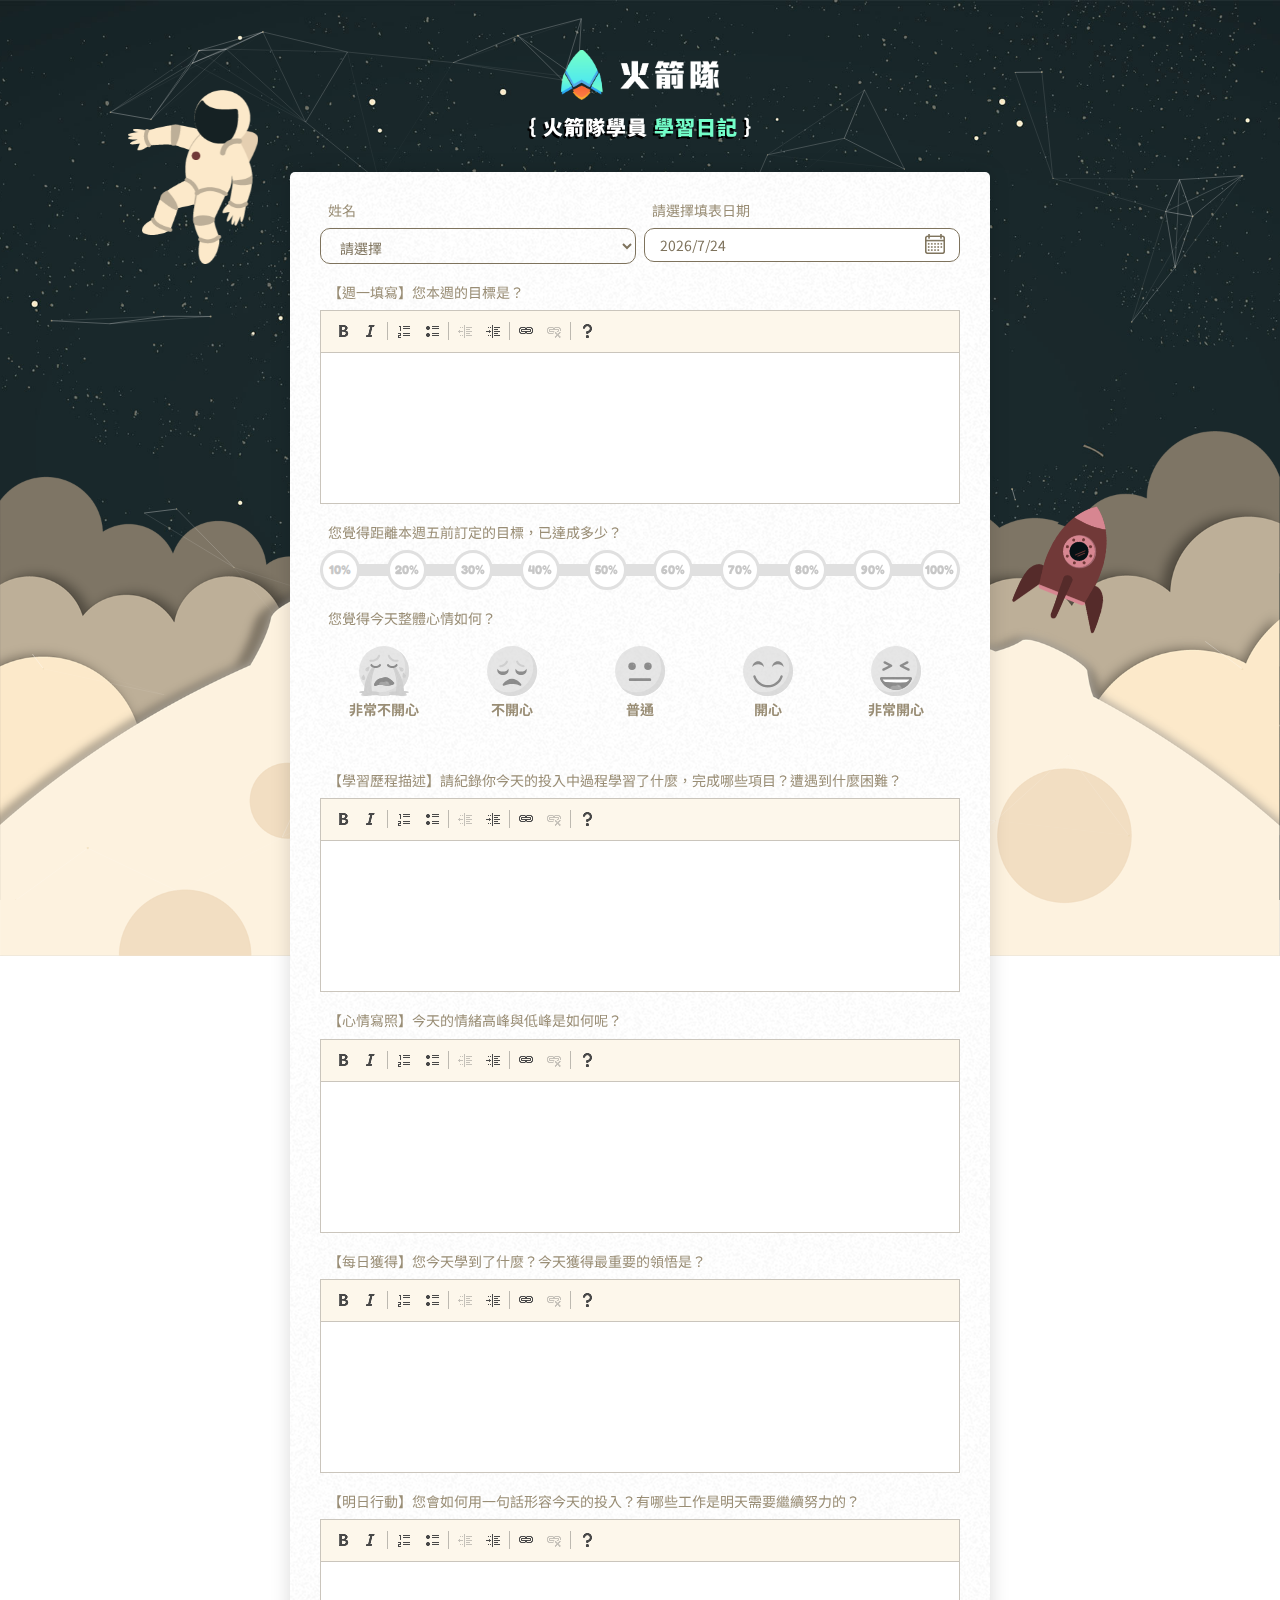
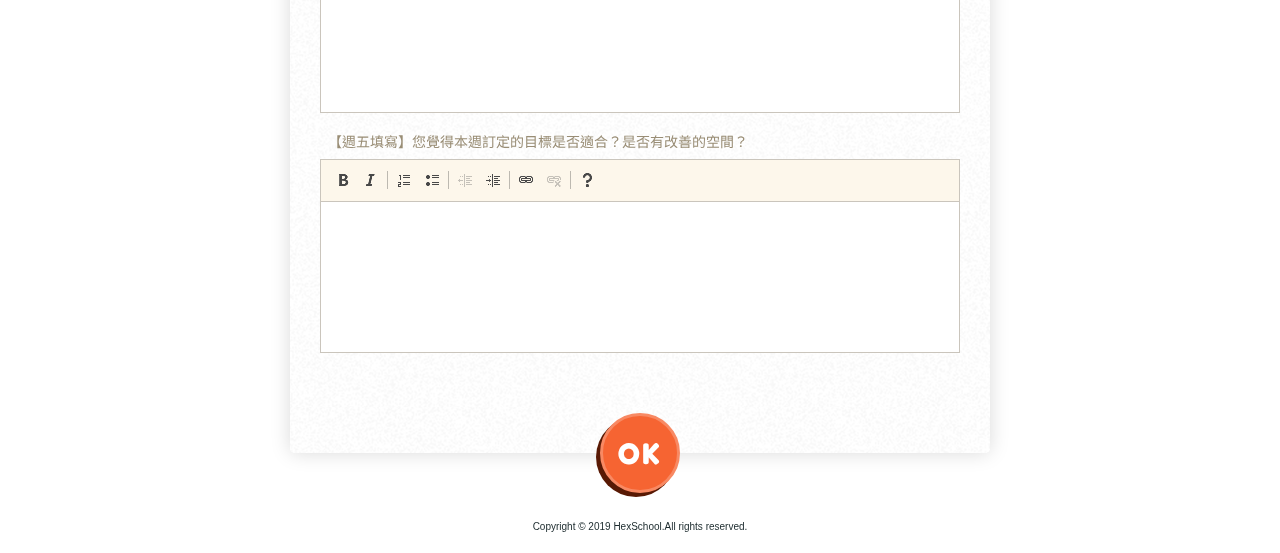
==== index.html @ 1657b87f "改首頁名稱" ====
<!DOCTYPE html>
<html lang="zh-TW">

<head>
    <meta charset="UTF-8">

    <title>火箭隊｜學員日記填寫表單</title>

    <!-- <meta content="width=device-width, initial-scale=1.0" name="viewport"> -->
    <meta name="viewport" content="width=device-width, initial-scale=1.0, maximum-scale=1.0, user-scalable=0" />
    <meta http-equiv="X-UA-Compatible" content="IE=edge,chrome=1">

    <meta property="og:title" content="六角學院｜火箭隊軟體工程師培訓營">
    <meta property="og:description" content="火箭隊軟體工程師培訓計畫｜與您一同搭造火箭，讓您的人生一飛沖天">
    <meta property="og:image" content="https://register.rocket-coding.com/img/fb.jpg">

    <meta property="fb:app_id" content="113926539963626">
    <meta property="og:site_name" content="六角學院｜火箭隊軟體工程師培訓營">
    <meta property="og:locale" content="zh_TW">
    <!-- <meta property="og:url" content="http://register.rocket-coding.com/"> -->
    <meta property="og:type" content="website">
    <link rel="icon" href="admin/img/favicon.png">

    <meta content="https://register.rocket-coding.com/img/fb.png" name="image">
    <meta content="火箭隊軟體工程師培訓計畫｜與您一同搭造火箭，讓您的人生一飛沖天" name="description">
    <meta content="六角學院" name="author">
    <link rel="stylesheet" href="admin/css/all.css">

</head>

<body>
    <!-- <div class="loader">
        <div class="loader_img">
            <img class="logo_img" src="admin/img/logo01.png" alt="">
            <img class="logo_word" src="admin/img/logo02.png" alt="">
        </div>
    </div> -->
    <div class="container">
        <div class="logo">
            <img src="admin/img/logo.png" alt="">
            <h1><span>｛ 火箭隊學員</span> 學習日記 <span> ｝</span></h1>
        </div>
        <div class="bgItme">
            <img class="man" src="admin/img/man.png" alt="">
            <!-- <img class="moon" src="admin/img/moon.png" alt=""> -->
            <img class="rocket" src="admin/img/rocket.png" alt="">
        </div>
        <div class="form">

            <form action="" method="post" target="hide_iframe">
                <div class="row">
                    <div class="col-6">
                        <div class="form__group">
                            <label for="">姓名</label>
                            <div class="select">
                                <select name="姓名" id="name">
                                    <option disabled selected hidden>請選擇</option>
                                    <option value="江宜蓁">宜蓁</option>
                                    <option value="Chita">Chita</option>
                                    <option value="Mike">Mike</option>
                                </select>
                            </div>
                        </div>
                    </div>
                    <div class="col-6">
                        <div class="form__group searchDate_box">
                            <label for="">請選擇填表日期</label>
                            <input id="searchDate" type="text" value="">
                        </div>
                    </div>
                </div>
                <div class="form__group targetBox">
                    <label for="">【週一填寫】您本週的目標是？</label>
                    <!-- <div class="target">1.完成什麼什麼什麼</div> -->
                    <textarea id="editor" name="" rows="3"></textarea>
                </div>
                <div class="form__group">
                    <label for="">您覺得距離本週五前訂定的目標，已達成多少？</label>
                    <div class="form__progress">
                        <div class="degree"><em></em></div>
                        <span>10%<input type="radio" name="ok" value="10"></span>
                        <span>20%<input type="radio" name="ok" value="20"></span>
                        <span>30%<input type="radio" name="ok" value="30"></span>
                        <span>40%<input type="radio" name="ok" value="40"></span>
                        <span>50%<input type="radio" name="ok" value="50"></span>
                        <span>60%<input type="radio" name="ok" value="60"></span>
                        <span>70%<input type="radio" name="ok" value="70"></span>
                        <span>80%<input type="radio" name="ok" value="80"></span>
                        <span>90%<input type="radio" name="ok" value="90"></span>
                        <span>100%<input type="radio" name="ok" value="100"></span>
                    </div>
                </div>
                <div class="form__group">
                    <label for="">您覺得今天整體心情如何？</label>
                    <div class="form__img">
                        <div class="form__group">
                            <input type="radio" name="mood" value="1">
                            <img src="admin/img/mood/01.svg">
                            <label for="mood">非常不開心</label>
                        </div>
                        <div class="form__group">
                            <input type="radio" name="mood" value="2">
                            <img src="admin/img/mood/02.svg" alt="">
                            <label for="mood">不開心</label>
                        </div>
                        <div class="form__group">
                            <input type="radio" name="mood" value="3">
                            <img src="admin/img/mood/03.svg" alt="">
                            <label for="mood">普通</label>
                        </div>
                        <div class="form__group">
                            <input type="radio" name="mood" value="4">
                            <img src="admin/img/mood/04.svg" alt="">
                            <label for="mood">開心</label>
                        </div>
                        <div class="form__group">
                            <input type="radio" name="mood" value="5">
                            <img src="admin/img/mood/05.svg" alt="">
                            <label for="mood">非常開心</label>
                        </div>
                    </div>
                </div>
                <div class="form__group">
                    <label for="">【學習歷程描述】請紀錄你今天的投入中過程學習了什麼，完成哪些項目？遭遇到什麼困難？</label>
                    <textarea id="process" name="" rows="3"></textarea>
                </div>
                <div class="form__group">
                    <label for="">【心情寫照】今天的情緒高峰與低峰是如何呢？</label>
                    <textarea id="sentiment" name="" rows="3"></textarea>
                </div>
                <div class="form__group">
                    <label for="">【每日獲得】您今天學到了什麼？今天獲得最重要的領悟是？</label>
                    <textarea id="comprehension" name="" rows="3"></textarea>
                </div>
                <div class="form__group">
                    <label for="">【明日行動】您會如何用一句話形容今天的投入？有哪些工作是明天需要繼續努力的？</label>
                    <textarea id="strive" name="" rows="3"></textarea>
                </div>
                <div class="form__group">
                    <label for="">【週五填寫】您覺得本週訂定的目標是否適合？是否有改善的空間？</label>
                    <textarea id="Friday" name="" rows="3"></textarea>
                </div>
                <button type="submit" class="form__btn">OK</button>
            </form>
            <iframe id="hide_iframe" name="hide_iframe" style="display:none;"></iframe>
        </div>
        <div id="particles-js"></div>
    </div>
    <footer>
        Copyright © 2019 HexSchool.All rights reserved.
    </footer>
    <!-- 機器人 -->
    <!-- <input type="hidden" name="hiddenToken" id="hiddenToken">
    <script src="https://www.google.com/recaptcha/api.js?render=6LdGz78UAAAAAD6K2raruEUQnSY11kcEsg2Ng-_X">
    </script>
    <script>
        grecaptcha.ready(function () {
            grecaptcha.execute('6LdGz78UAAAAAD6K2raruEUQnSY11kcEsg2Ng-_X', { action: 'social' }).then(function (token) {
                console.log(token);
                document.getElementById("hiddenToken").value = token;
                console.log(document.getElementById("hiddenToken"));
            });
        });
    </script> -->
</body>
<script type="text/javascript" src="admin/js/jquery-3.4.1.min.js"></script>
<script src="admin/js/particles.min.js"></script>
<script type="text/javascript" src="admin/js/datepicker.min.js"></script>
<script type="text/javascript" src="admin/js/datepicker.zh.js"></script>
<script src="admin/js/ckeditor.js"></script>
<script src="admin/js/sample.js"></script>
<script src="admin/js/star.js"></script>
<script src="admin/js/script.js?1081106_3"></script>
<script>
    initSample();
</script>

</html>
---- admin/css/all.css ----
@charset "UTF-8";
@import url("https://fonts.googleapis.com/css?family=Noto+Sans+TC&display=swap");
@import url(https://fonts.googleapis.com/css?family=Fredoka+One);
@-webkit-keyframes notice {
  0% {
    border: 1px solid #afa592; }
  50% {
    border: 1px solid red; }
  100% {
    border: 1px solid #afa592; } }
@keyframes notice {
  0% {
    border: 1px solid #afa592; }
  50% {
    border: 1px solid red; }
  100% {
    border: 1px solid #afa592; } }

.datepicker--cells {
  display: -webkit-flex;
  display: -ms-flexbox;
  display: -webkit-box;
  display: flex;
  -webkit-flex-wrap: wrap;
  -ms-flex-wrap: wrap;
  flex-wrap: wrap; }

.datepicker--cell {
  border-radius: 4px;
  -webkit-box-sizing: border-box;
  box-sizing: border-box;
  cursor: pointer;
  display: -webkit-flex;
  display: -ms-flexbox;
  display: -webkit-box;
  display: flex;
  position: relative;
  -webkit-align-items: center;
  -ms-flex-align: center;
  -webkit-box-align: center;
  align-items: center;
  -webkit-justify-content: center;
  -ms-flex-pack: center;
  -webkit-box-pack: center;
  justify-content: center;
  height: 32px;
  z-index: 1; }

.datepicker--cell.-focus- {
  background: #f0f0f0; }

.datepicker--cell.-current- {
  color: #4EB5E6; }

.datepicker--cell.-current-.-focus- {
  color: #4a4a4a; }

.datepicker--cell.-current-.-in-range- {
  color: #4EB5E6; }

.datepicker--cell.-in-range- {
  background: rgba(92, 196, 239, 0.1);
  color: #4a4a4a;
  border-radius: 0; }

.datepicker--cell.-in-range-.-focus- {
  background-color: rgba(92, 196, 239, 0.2); }

.datepicker--cell.-disabled- {
  cursor: default;
  color: #aeaeae; }

.datepicker--cell.-disabled-.-focus- {
  color: #aeaeae; }

.datepicker--cell.-disabled-.-in-range- {
  color: #a1a1a1; }

.datepicker--cell.-disabled-.-current-.-focus- {
  color: #aeaeae; }

.datepicker--cell.-range-from- {
  border: 1px solid rgba(92, 196, 239, 0.5);
  background-color: rgba(92, 196, 239, 0.1);
  border-radius: 4px 0 0 4px; }

.datepicker--cell.-range-to- {
  border: 1px solid rgba(92, 196, 239, 0.5);
  background-color: rgba(92, 196, 239, 0.1);
  border-radius: 0 4px 4px 0; }

.datepicker--cell.-selected-, .datepicker--cell.-selected-.-current- {
  color: #fff;
  background: #5cc4ef; }

.datepicker--cell.-range-from-.-range-to- {
  border-radius: 4px; }

.datepicker--cell.-selected- {
  border: none; }

.datepicker--cell.-selected-.-focus- {
  background: #45bced; }

.datepicker--cell:empty {
  cursor: default; }

.datepicker--days-names {
  display: -webkit-flex;
  display: -ms-flexbox;
  display: -webkit-box;
  display: flex;
  -webkit-flex-wrap: wrap;
  -ms-flex-wrap: wrap;
  flex-wrap: wrap;
  margin: 8px 0 3px; }

.datepicker--day-name {
  color: #FF9A19;
  display: -webkit-flex;
  display: -ms-flexbox;
  display: -webkit-box;
  display: flex;
  -webkit-align-items: center;
  -ms-flex-align: center;
  -webkit-box-align: center;
  align-items: center;
  -webkit-justify-content: center;
  -ms-flex-pack: center;
  -webkit-box-pack: center;
  justify-content: center;
  -webkit-flex: 1;
  -ms-flex: 1;
  -webkit-box-flex: 1;
  flex: 1;
  text-align: center;
  text-transform: uppercase;
  font-size: .8em; }

.-only-timepicker- .datepicker--content, .datepicker--body, .datepicker-inline .datepicker--pointer {
  display: none; }

.datepicker--cell-day {
  width: 14.28571%; }

.datepicker--cells-months {
  height: 170px; }

.datepicker--cell-month {
  width: 33.33%;
  height: 25%; }

.datepicker--cells-years, .datepicker--years {
  height: 170px; }

.datepicker--cell-year {
  width: 25%;
  height: 33.33%; }

.datepickers-container {
  position: absolute;
  left: 0;
  top: 0; }

@media print {
  .datepickers-container {
    display: none; } }

.datepicker {
  background: #fff;
  border: 1px solid #dbdbdb;
  -webkit-box-shadow: 0 4px 12px rgba(0, 0, 0, 0.15);
  box-shadow: 0 4px 12px rgba(0, 0, 0, 0.15);
  border-radius: 4px;
  -webkit-box-sizing: content-box;
  box-sizing: content-box;
  font-family: Tahoma,sans-serif;
  font-size: 14px;
  color: #4a4a4a;
  width: 250px;
  position: absolute;
  left: -100000px;
  opacity: 0;
  transition: opacity .3s ease,left 0s .3s,-webkit-transform .3s ease;
  -webkit-transition: opacity .3s ease,left 0s .3s,-webkit-transform .3s ease;
  -o-transition: opacity .3s ease,transform .3s ease,left 0s .3s;
  transition: opacity .3s ease,transform .3s ease,left 0s .3s;
  transition: opacity .3s ease,transform .3s ease,left 0s .3s,-webkit-transform .3s ease;
  z-index: 100; }

.datepicker.-from-top- {
  -webkit-transform: translateY(-8px);
  -ms-transform: translateY(-8px);
  transform: translateY(-8px); }

.datepicker.-from-right- {
  -webkit-transform: translateX(8px);
  -ms-transform: translateX(8px);
  transform: translateX(8px); }

.datepicker.-from-bottom- {
  -webkit-transform: translateY(8px);
  -ms-transform: translateY(8px);
  transform: translateY(8px); }

.datepicker.-from-left- {
  -webkit-transform: translateX(-8px);
  -ms-transform: translateX(-8px);
  transform: translateX(-8px); }

.datepicker.active {
  opacity: 1;
  -webkit-transform: translate(0);
  -ms-transform: translate(0);
  transform: translate(0);
  transition: opacity .3s ease,left 0s 0s,-webkit-transform .3s ease;
  -webkit-transition: opacity .3s ease,left 0s 0s,-webkit-transform .3s ease;
  -o-transition: opacity .3s ease,transform .3s ease,left 0s 0s;
  transition: opacity .3s ease,transform .3s ease,left 0s 0s;
  transition: opacity .3s ease,transform .3s ease,left 0s 0s,-webkit-transform .3s ease; }

.datepicker-inline .datepicker {
  border-color: #d7d7d7;
  -webkit-box-shadow: none;
  box-shadow: none;
  position: static;
  left: auto;
  right: auto;
  opacity: 1;
  -webkit-transform: none;
  -ms-transform: none;
  transform: none; }

.datepicker--content {
  -webkit-box-sizing: content-box;
  box-sizing: content-box;
  padding: 4px; }

.datepicker--pointer {
  position: absolute;
  background: #fff;
  border-top: 1px solid #dbdbdb;
  border-right: 1px solid #dbdbdb;
  width: 10px;
  height: 10px;
  z-index: -1; }

.datepicker--nav-action:hover, .datepicker--nav-title:hover {
  background: #f0f0f0; }

.-top-center- .datepicker--pointer, .-top-left- .datepicker--pointer, .-top-right- .datepicker--pointer {
  top: calc(100% - 4px);
  -webkit-transform: rotate(135deg);
  -ms-transform: rotate(135deg);
  transform: rotate(135deg); }

.-right-bottom- .datepicker--pointer, .-right-center- .datepicker--pointer, .-right-top- .datepicker--pointer {
  right: calc(100% - 4px);
  -webkit-transform: rotate(225deg);
  -ms-transform: rotate(225deg);
  transform: rotate(225deg); }

.-bottom-center- .datepicker--pointer, .-bottom-left- .datepicker--pointer, .-bottom-right- .datepicker--pointer {
  bottom: calc(100% - 4px);
  -webkit-transform: rotate(315deg);
  -ms-transform: rotate(315deg);
  transform: rotate(315deg); }

.-left-bottom- .datepicker--pointer, .-left-center- .datepicker--pointer, .-left-top- .datepicker--pointer {
  left: calc(100% - 4px);
  -webkit-transform: rotate(45deg);
  -ms-transform: rotate(45deg);
  transform: rotate(45deg); }

.-bottom-left- .datepicker--pointer, .-top-left- .datepicker--pointer {
  left: 10px; }

.-bottom-right- .datepicker--pointer, .-top-right- .datepicker--pointer {
  right: 10px; }

.-bottom-center- .datepicker--pointer, .-top-center- .datepicker--pointer {
  left: calc(50% - 10px / 2); }

.-left-top- .datepicker--pointer, .-right-top- .datepicker--pointer {
  top: 10px; }

.-left-bottom- .datepicker--pointer, .-right-bottom- .datepicker--pointer {
  bottom: 10px; }

.-left-center- .datepicker--pointer, .-right-center- .datepicker--pointer {
  top: calc(50% - 10px / 2); }

.datepicker--body.active {
  display: block; }

.datepicker--nav {
  display: -webkit-flex;
  display: -ms-flexbox;
  display: -webkit-box;
  display: flex;
  -webkit-justify-content: space-between;
  -ms-flex-pack: justify;
  -webkit-box-pack: justify;
  justify-content: space-between;
  border-bottom: 1px solid #efefef;
  min-height: 32px;
  padding: 4px; }

.-only-timepicker- .datepicker--nav {
  display: none; }

.datepicker--nav-action, .datepicker--nav-title {
  display: -webkit-flex;
  display: -ms-flexbox;
  display: -webkit-box;
  display: flex;
  cursor: pointer;
  -webkit-align-items: center;
  -ms-flex-align: center;
  -webkit-box-align: center;
  align-items: center;
  -webkit-justify-content: center;
  -ms-flex-pack: center;
  -webkit-box-pack: center;
  justify-content: center; }

.datepicker--nav-action {
  width: 32px;
  border-radius: 4px;
  -webkit-user-select: none;
  -moz-user-select: none;
  -ms-user-select: none;
  user-select: none; }

.datepicker--nav-action.-disabled- {
  visibility: hidden; }

.datepicker--nav-action svg {
  width: 32px;
  height: 32px; }

.datepicker--nav-action path {
  fill: none;
  stroke: #9c9c9c;
  stroke-width: 2px; }

.datepicker--nav-title {
  border-radius: 4px;
  padding: 0 8px; }

.datepicker--buttons, .datepicker--time {
  border-top: 1px solid #efefef;
  padding: 4px; }

.datepicker--nav-title i {
  font-style: normal;
  color: #9c9c9c;
  margin-left: 5px; }

.datepicker--nav-title.-disabled- {
  cursor: default;
  background: 0 0; }

.datepicker--buttons {
  display: -webkit-flex;
  display: -ms-flexbox;
  display: -webkit-box;
  display: flex; }

.datepicker--button {
  color: #4EB5E6;
  cursor: pointer;
  border-radius: 4px;
  -webkit-flex: 1;
  -ms-flex: 1;
  -webkit-box-flex: 1;
  flex: 1;
  display: -webkit-inline-flex;
  display: -ms-inline-flexbox;
  display: -webkit-inline-box;
  display: inline-flex;
  -webkit-justify-content: center;
  -ms-flex-pack: center;
  -webkit-box-pack: center;
  justify-content: center;
  -webkit-align-items: center;
  -ms-flex-align: center;
  -webkit-box-align: center;
  align-items: center;
  height: 32px; }

.datepicker--button:hover {
  color: #4a4a4a;
  background: #f0f0f0; }

.datepicker--time {
  display: -webkit-flex;
  display: -ms-flexbox;
  display: -webkit-box;
  display: flex;
  -webkit-align-items: center;
  -ms-flex-align: center;
  -webkit-box-align: center;
  align-items: center;
  position: relative; }

.datepicker--time.-am-pm- .datepicker--time-sliders {
  -webkit-flex: 0 1 138px;
  -ms-flex: 0 1 138px;
  -webkit-box-flex: 0;
  flex: 0 1 138px;
  max-width: 138px; }

.-only-timepicker- .datepicker--time {
  border-top: none; }

.datepicker--time-sliders {
  -webkit-flex: 0 1 153px;
  -ms-flex: 0 1 153px;
  -webkit-box-flex: 0;
  flex: 0 1 153px;
  margin-right: 10px;
  max-width: 153px; }

.datepicker--time-label {
  display: none;
  font-size: 12px; }

.datepicker--time-current {
  display: -webkit-flex;
  display: -ms-flexbox;
  display: -webkit-box;
  display: flex;
  -webkit-align-items: center;
  -ms-flex-align: center;
  -webkit-box-align: center;
  align-items: center;
  -webkit-flex: 1;
  -ms-flex: 1;
  -webkit-box-flex: 1;
  flex: 1;
  font-size: 14px;
  text-align: center;
  margin: 0 0 0 10px; }

.datepicker--time-current-colon {
  margin: 0 2px 3px;
  line-height: 1; }

.datepicker--time-current-hours, .datepicker--time-current-minutes {
  line-height: 1;
  font-size: 19px;
  font-family: "Century Gothic",CenturyGothic,AppleGothic,sans-serif;
  position: relative;
  z-index: 1; }

.datepicker--time-current-hours:after, .datepicker--time-current-minutes:after {
  content: '';
  background: #f0f0f0;
  border-radius: 4px;
  position: absolute;
  left: -2px;
  top: -3px;
  right: -2px;
  bottom: -2px;
  z-index: -1;
  opacity: 0; }

.datepicker--time-current-hours.-focus-:after, .datepicker--time-current-minutes.-focus-:after {
  opacity: 1; }

.datepicker--time-current-ampm {
  text-transform: uppercase;
  -webkit-align-self: flex-end;
  -ms-flex-item-align: end;
  align-self: flex-end;
  color: #9c9c9c;
  margin-left: 6px;
  font-size: 11px;
  margin-bottom: 1px; }

.datepicker--time-row {
  display: -webkit-flex;
  display: -ms-flexbox;
  display: -webkit-box;
  display: flex;
  -webkit-align-items: center;
  -ms-flex-align: center;
  -webkit-box-align: center;
  align-items: center;
  font-size: 11px;
  height: 17px;
  background: -webkit-gradient(linear, left top, right top, from(#dedede), to(#dedede)) left 50%/100% 1px no-repeat;
  background: -webkit-linear-gradient(left, #dedede, #dedede) left 50%/100% 1px no-repeat;
  background: -o-linear-gradient(left, #dedede, #dedede) left 50%/100% 1px no-repeat;
  background: linear-gradient(to right, #dedede, #dedede) left 50%/100% 1px no-repeat; }

.datepicker--time-row:first-child {
  margin-bottom: 4px; }

.datepicker--time-row input[type=range] {
  background: 0 0;
  cursor: pointer;
  -webkit-flex: 1;
  -ms-flex: 1;
  -webkit-box-flex: 1;
  flex: 1;
  height: 100%;
  padding: 0;
  margin: 0;
  -webkit-appearance: none; }

.datepicker--time-row input[type=range]::-ms-tooltip {
  display: none; }

.datepicker--time-row input[type=range]:hover::-webkit-slider-thumb {
  border-color: #b8b8b8; }

.datepicker--time-row input[type=range]:hover::-moz-range-thumb {
  border-color: #b8b8b8; }

.datepicker--time-row input[type=range]:hover::-ms-thumb {
  border-color: #b8b8b8; }

.datepicker--time-row input[type=range]:focus {
  outline: 0; }

.datepicker--time-row input[type=range]:focus::-webkit-slider-thumb {
  background: #5cc4ef;
  border-color: #5cc4ef; }

.datepicker--time-row input[type=range]:focus::-moz-range-thumb {
  background: #5cc4ef;
  border-color: #5cc4ef; }

.datepicker--time-row input[type=range]:focus::-ms-thumb {
  background: #5cc4ef;
  border-color: #5cc4ef; }

.datepicker--time-row input[type=range]::-webkit-slider-thumb {
  -webkit-appearance: none;
  -webkit-box-sizing: border-box;
  box-sizing: border-box;
  height: 12px;
  width: 12px;
  border-radius: 3px;
  border: 1px solid #dedede;
  background: #fff;
  cursor: pointer;
  -webkit-transition: background .2s;
  -o-transition: background .2s;
  transition: background .2s;
  margin-top: -6px; }

.datepicker--time-row input[type=range]::-moz-range-thumb {
  box-sizing: border-box;
  height: 12px;
  width: 12px;
  border-radius: 3px;
  border: 1px solid #dedede;
  background: #fff;
  cursor: pointer;
  -webkit-transition: background .2s;
  -o-transition: background .2s;
  transition: background .2s; }

.datepicker--time-row input[type=range]::-ms-thumb {
  box-sizing: border-box;
  height: 12px;
  width: 12px;
  border-radius: 3px;
  border: 1px solid #dedede;
  background: #fff;
  cursor: pointer;
  -webkit-transition: background .2s;
  -o-transition: background .2s;
  transition: background .2s; }

.datepicker--time-row input[type=range]::-webkit-slider-runnable-track {
  border: none;
  height: 1px;
  cursor: pointer;
  color: transparent;
  background: 0 0; }

.datepicker--time-row input[type=range]::-moz-range-track {
  border: none;
  height: 1px;
  cursor: pointer;
  color: transparent;
  background: 0 0; }

.datepicker--time-row input[type=range]::-ms-track {
  border: none;
  height: 1px;
  cursor: pointer;
  color: transparent;
  background: 0 0; }

.datepicker--time-row input[type=range]::-ms-fill-lower {
  background: 0 0; }

.datepicker--time-row input[type=range]::-ms-fill-upper {
  background: 0 0; }

.datepicker--time-row span {
  padding: 0 12px; }

.datepicker--time-icon {
  color: #9c9c9c;
  border: 1px solid;
  border-radius: 50%;
  font-size: 16px;
  position: relative;
  margin: 0 5px -1px 0;
  width: 1em;
  height: 1em; }

.datepicker--time-icon:after, .datepicker--time-icon:before {
  content: '';
  background: currentColor;
  position: absolute; }

.datepicker--time-icon:after {
  height: .4em;
  width: 1px;
  left: calc(50% - 1px);
  top: calc(50% + 1px);
  -webkit-transform: translateY(-100%);
  -ms-transform: translateY(-100%);
  transform: translateY(-100%); }

.datepicker--time-icon:before {
  width: .4em;
  height: 1px;
  top: calc(50% + 1px);
  left: calc(50% - 1px); }

.datepicker--cell-day.-other-month-, .datepicker--cell-year.-other-decade- {
  color: #dedede; }

.datepicker--cell-day.-other-month-:hover, .datepicker--cell-year.-other-decade-:hover {
  color: #c5c5c5; }

.-disabled-.-focus-.datepicker--cell-day.-other-month-, .-disabled-.-focus-.datepicker--cell-year.-other-decade- {
  color: #dedede; }

.-selected-.datepicker--cell-day.-other-month-, .-selected-.datepicker--cell-year.-other-decade- {
  color: #fff;
  background: #a2ddf6; }

.-selected-.-focus-.datepicker--cell-day.-other-month-, .-selected-.-focus-.datepicker--cell-year.-other-decade- {
  background: #8ad5f4; }

.-in-range-.datepicker--cell-day.-other-month-, .-in-range-.datepicker--cell-year.-other-decade- {
  background-color: rgba(92, 196, 239, 0.1);
  color: #ccc; }

.-in-range-.-focus-.datepicker--cell-day.-other-month-, .-in-range-.-focus-.datepicker--cell-year.-other-decade- {
  background-color: rgba(92, 196, 239, 0.2); }

.datepicker--cell-day.-other-month-:empty, .datepicker--cell-year.-other-decade-:empty {
  background: 0 0;
  border: none; }

/*! normalize.css v8.0.1 | MIT License | github.com/necolas/normalize.css */
/* Document
   ========================================================================== */
/**
 * 1. Correct the line height in all browsers.
 * 2. Prevent adjustments of font size after orientation changes in iOS.
 */
html {
  line-height: 1.15;
  /* 1 */
  -webkit-text-size-adjust: 100%;
  /* 2 */ }

/* Sections
   ========================================================================== */
/**
 * Remove the margin in all browsers.
 */
body {
  margin: 0; }

/**
 * Render the `main` element consistently in IE.
 */
main {
  display: block; }

/**
 * Correct the font size and margin on `h1` elements within `section` and
 * `article` contexts in Chrome, Firefox, and Safari.
 */
h1 {
  font-size: 2em;
  margin: 0.67em 0; }

/* Grouping content
   ========================================================================== */
/**
 * 1. Add the correct box sizing in Firefox.
 * 2. Show the overflow in Edge and IE.
 */
hr {
  -webkit-box-sizing: content-box;
  box-sizing: content-box;
  /* 1 */
  height: 0;
  /* 1 */
  overflow: visible;
  /* 2 */ }

/**
 * 1. Correct the inheritance and scaling of font size in all browsers.
 * 2. Correct the odd `em` font sizing in all browsers.
 */
pre {
  font-family: monospace, monospace;
  /* 1 */
  font-size: 1em;
  /* 2 */ }

/* Text-level semantics
   ========================================================================== */
/**
 * Remove the gray background on active links in IE 10.
 */
a {
  background-color: transparent; }

/**
 * 1. Remove the bottom border in Chrome 57-
 * 2. Add the correct text decoration in Chrome, Edge, IE, Opera, and Safari.
 */
abbr[title] {
  border-bottom: none;
  /* 1 */
  text-decoration: underline;
  /* 2 */
  -webkit-text-decoration: underline dotted;
  text-decoration: underline dotted;
  /* 2 */ }

/**
 * Add the correct font weight in Chrome, Edge, and Safari.
 */
b,
strong {
  font-weight: bolder; }

/**
 * 1. Correct the inheritance and scaling of font size in all browsers.
 * 2. Correct the odd `em` font sizing in all browsers.
 */
code,
kbd,
samp {
  font-family: monospace, monospace;
  /* 1 */
  font-size: 1em;
  /* 2 */ }

/**
 * Add the correct font size in all browsers.
 */
small {
  font-size: 80%; }

/**
 * Prevent `sub` and `sup` elements from affecting the line height in
 * all browsers.
 */
sub,
sup {
  font-size: 75%;
  line-height: 0;
  position: relative;
  vertical-align: baseline; }

sub {
  bottom: -0.25em; }

sup {
  top: -0.5em; }

/* Embedded content
   ========================================================================== */
/**
 * Remove the border on images inside links in IE 10.
 */
img {
  border-style: none; }

/* Forms
   ========================================================================== */
/**
 * 1. Change the font styles in all browsers.
 * 2. Remove the margin in Firefox and Safari.
 */
button,
input,
optgroup,
select,
textarea {
  font-family: inherit;
  /* 1 */
  font-size: 100%;
  /* 1 */
  line-height: 1.15;
  /* 1 */
  margin: 0;
  /* 2 */ }

/**
 * Show the overflow in IE.
 * 1. Show the overflow in Edge.
 */
button,
input {
  /* 1 */
  overflow: visible; }

/**
 * Remove the inheritance of text transform in Edge, Firefox, and IE.
 * 1. Remove the inheritance of text transform in Firefox.
 */
button,
select {
  /* 1 */
  text-transform: none; }

/**
 * Correct the inability to style clickable types in iOS and Safari.
 */
button,
[type="button"],
[type="reset"],
[type="submit"] {
  -webkit-appearance: button; }

/**
 * Remove the inner border and padding in Firefox.
 */
button::-moz-focus-inner,
[type="button"]::-moz-focus-inner,
[type="reset"]::-moz-focus-inner,
[type="submit"]::-moz-focus-inner {
  border-style: none;
  padding: 0; }

/**
 * Restore the focus styles unset by the previous rule.
 */
button:-moz-focusring,
[type="button"]:-moz-focusring,
[type="reset"]:-moz-focusring,
[type="submit"]:-moz-focusring {
  outline: 1px dotted ButtonText; }

/**
 * Correct the padding in Firefox.
 */
fieldset {
  padding: 0.35em 0.75em 0.625em; }

/**
 * 1. Correct the text wrapping in Edge and IE.
 * 2. Correct the color inheritance from `fieldset` elements in IE.
 * 3. Remove the padding so developers are not caught out when they zero out
 *    `fieldset` elements in all browsers.
 */
legend {
  -webkit-box-sizing: border-box;
  box-sizing: border-box;
  /* 1 */
  color: inherit;
  /* 2 */
  display: table;
  /* 1 */
  max-width: 100%;
  /* 1 */
  padding: 0;
  /* 3 */
  white-space: normal;
  /* 1 */ }

/**
 * Add the correct vertical alignment in Chrome, Firefox, and Opera.
 */
progress {
  vertical-align: baseline; }

/**
 * Remove the default vertical scrollbar in IE 10+.
 */
textarea {
  overflow: auto; }

/**
 * 1. Add the correct box sizing in IE 10.
 * 2. Remove the padding in IE 10.
 */
[type="checkbox"],
[type="radio"] {
  -webkit-box-sizing: border-box;
  box-sizing: border-box;
  /* 1 */
  padding: 0;
  /* 2 */ }

/**
 * Correct the cursor style of increment and decrement buttons in Chrome.
 */
[type="number"]::-webkit-inner-spin-button,
[type="number"]::-webkit-outer-spin-button {
  height: auto; }

/**
 * 1. Correct the odd appearance in Chrome and Safari.
 * 2. Correct the outline style in Safari.
 */
[type="search"] {
  -webkit-appearance: textfield;
  /* 1 */
  outline-offset: -2px;
  /* 2 */ }

/**
 * Remove the inner padding in Chrome and Safari on macOS.
 */
[type="search"]::-webkit-search-decoration {
  -webkit-appearance: none; }

/**
 * 1. Correct the inability to style clickable types in iOS and Safari.
 * 2. Change font properties to `inherit` in Safari.
 */
::-webkit-file-upload-button {
  -webkit-appearance: button;
  /* 1 */
  font: inherit;
  /* 2 */ }

/* Interactive
   ========================================================================== */
/*
 * Add the correct display in Edge, IE 10+, and Firefox.
 */
details {
  display: block; }

/*
 * Add the correct display in all browsers.
 */
summary {
  display: list-item; }

/* Misc
   ========================================================================== */
/**
 * Add the correct display in IE 10+.
 */
template {
  display: none; }

/**
 * Add the correct display in IE 10.
 */
[hidden] {
  display: none; }

.animated {
  -webkit-animation-duration: 1.8s;
  animation-duration: 1.8s;
  -webkit-animation-fill-mode: both;
  animation-fill-mode: both; }

@-webkit-keyframes loader {
  0% {
    opacity: 0;
    -webkit-filter: blur(5px);
    filter: blur(5px);
    -webkit-transform: scale(0);
    transform: scale(0); }
  100% {
    opacity: 1;
    -webkit-filter: blur(1);
    filter: blur(1);
    -webkit-transform: scale(1);
    transform: scale(1); } }

@keyframes loader {
  0% {
    opacity: 0;
    -webkit-filter: blur(5px);
    filter: blur(5px);
    -webkit-transform: scale(0);
    transform: scale(0); }
  100% {
    opacity: 1;
    -webkit-filter: blur(1);
    filter: blur(1);
    -webkit-transform: scale(1);
    transform: scale(1); } }

@-webkit-keyframes logo_rocket {
  0% {
    position: relative;
    top: 100px; }
  100% {
    top: 0; } }

@keyframes logo_rocket {
  0% {
    position: relative;
    top: 100px; }
  100% {
    top: 0; } }

@media (max-width: 500px) {
  @-webkit-keyframes logo_rocket {
    0% {
      position: relative;
      top: 50px; }
    100% {
      top: 0; } }
  @keyframes logo_rocket {
    0% {
      position: relative;
      top: 50px; }
    100% {
      top: 0; } } }

@-webkit-keyframes hide_loader {
  0% {
    opacity: 1;
    visibility: visible;
    display: -webkit-box;
    display: flex; }
  100% {
    opacity: 0;
    visibility: hidden;
    display: none; } }

@keyframes hide_loader {
  0% {
    opacity: 1;
    visibility: visible;
    display: -webkit-box;
    display: -ms-flexbox;
    display: flex; }
  100% {
    opacity: 0;
    visibility: hidden;
    display: none; } }

@-webkit-keyframes fire01 {
  0% {
    opacity: 0;
    -webkit-transform: rotate(0deg) scale(0.1);
    transform: rotate(0deg) scale(0.1); }
  0% {
    opacity: .6;
    -webkit-transform: rotate(100deg) scale(0.9);
    transform: rotate(100deg) scale(0.9); }
  100% {
    opacity: 5;
    -webkit-transform: rotate(-360deg) scale(0.5);
    transform: rotate(-360deg) scale(0.5); } }

@keyframes fire01 {
  0% {
    opacity: 0;
    -webkit-transform: rotate(0deg) scale(0.1);
    transform: rotate(0deg) scale(0.1); }
  0% {
    opacity: .6;
    -webkit-transform: rotate(100deg) scale(0.9);
    transform: rotate(100deg) scale(0.9); }
  100% {
    opacity: 5;
    -webkit-transform: rotate(-360deg) scale(0.5);
    transform: rotate(-360deg) scale(0.5); } }

@-webkit-keyframes fire02 {
  0% {
    opacity: 0;
    -webkit-transform: rotate(0deg) scale(0.1);
    transform: rotate(0deg) scale(0.1); }
  0% {
    opacity: .6;
    -webkit-transform: rotate(-100deg) scale(0.6);
    transform: rotate(-100deg) scale(0.6); }
  100% {
    opacity: 1;
    -webkit-transform: rotate(360deg) scale(0.9);
    transform: rotate(360deg) scale(0.9); } }

@keyframes fire02 {
  0% {
    opacity: 0;
    -webkit-transform: rotate(0deg) scale(0.1);
    transform: rotate(0deg) scale(0.1); }
  0% {
    opacity: .6;
    -webkit-transform: rotate(-100deg) scale(0.6);
    transform: rotate(-100deg) scale(0.6); }
  100% {
    opacity: 1;
    -webkit-transform: rotate(360deg) scale(0.9);
    transform: rotate(360deg) scale(0.9); } }

@-webkit-keyframes man_float {
  0% {
    top: 10%;
    left: 10%;
    -webkit-transform: rotate(0deg) scale(0.9);
    transform: rotate(0deg) scale(0.9); }
  50% {
    top: 12%;
    left: 16%;
    -webkit-transform: rotate(-200deg) scale(0.7);
    transform: rotate(-200deg) scale(0.7); }
  100% {
    top: 16%;
    left: 6%;
    -webkit-transform: rotate(-360deg) scale(0.6);
    transform: rotate(-360deg) scale(0.6); } }

@keyframes man_float {
  0% {
    top: 10%;
    left: 10%;
    -webkit-transform: rotate(0deg) scale(0.9);
    transform: rotate(0deg) scale(0.9); }
  50% {
    top: 12%;
    left: 16%;
    -webkit-transform: rotate(-200deg) scale(0.7);
    transform: rotate(-200deg) scale(0.7); }
  100% {
    top: 16%;
    left: 6%;
    -webkit-transform: rotate(-360deg) scale(0.6);
    transform: rotate(-360deg) scale(0.6); } }

@media (max-width: 991px) {
  @-webkit-keyframes man_float {
    0% {
      top: 0%;
      left: 0%;
      -webkit-transform: rotate(0deg) scale(0.9);
      transform: rotate(0deg) scale(0.9); }
    50% {
      top: 2%;
      left: 4%;
      -webkit-transform: rotate(-200deg) scale(0.7);
      transform: rotate(-200deg) scale(0.7); }
    100% {
      top: 5%;
      left: 1%;
      -webkit-transform: rotate(-360deg) scale(0.6);
      transform: rotate(-360deg) scale(0.6); } }
  @keyframes man_float {
    0% {
      top: 0%;
      left: 0%;
      -webkit-transform: rotate(0deg) scale(0.9);
      transform: rotate(0deg) scale(0.9); }
    50% {
      top: 2%;
      left: 4%;
      -webkit-transform: rotate(-200deg) scale(0.7);
      transform: rotate(-200deg) scale(0.7); }
    100% {
      top: 5%;
      left: 1%;
      -webkit-transform: rotate(-360deg) scale(0.6);
      transform: rotate(-360deg) scale(0.6); } } }

@media (max-width: 768px) {
  @-webkit-keyframes man_float {
    0% {
      top: 0%;
      left: 0%;
      -webkit-transform: rotate(0deg) scale(0.9);
      transform: rotate(0deg) scale(0.9); }
    50% {
      top: 2%;
      left: 8%;
      -webkit-transform: rotate(-200deg) scale(0.7);
      transform: rotate(-200deg) scale(0.7); }
    100% {
      top: 5%;
      left: 3%;
      -webkit-transform: rotate(-360deg) scale(0.6);
      transform: rotate(-360deg) scale(0.6); } }
  @keyframes man_float {
    0% {
      top: 0%;
      left: 0%;
      -webkit-transform: rotate(0deg) scale(0.9);
      transform: rotate(0deg) scale(0.9); }
    50% {
      top: 2%;
      left: 8%;
      -webkit-transform: rotate(-200deg) scale(0.7);
      transform: rotate(-200deg) scale(0.7); }
    100% {
      top: 5%;
      left: 3%;
      -webkit-transform: rotate(-360deg) scale(0.6);
      transform: rotate(-360deg) scale(0.6); } } }

@media (max-width: 500px) {
  @-webkit-keyframes man_float {
    0% {
      top: 1%;
      left: 2%;
      -webkit-transform: rotate(0deg) scale(0.9);
      transform: rotate(0deg) scale(0.9); }
    50% {
      top: 2%;
      left: 4%;
      -webkit-transform: rotate(-200deg) scale(0.7);
      transform: rotate(-200deg) scale(0.7); }
    100% {
      top: -3%;
      left: 2%;
      -webkit-transform: rotate(-360deg) scale(0.6);
      transform: rotate(-360deg) scale(0.6); } }
  @keyframes man_float {
    0% {
      top: 1%;
      left: 2%;
      -webkit-transform: rotate(0deg) scale(0.9);
      transform: rotate(0deg) scale(0.9); }
    50% {
      top: 2%;
      left: 4%;
      -webkit-transform: rotate(-200deg) scale(0.7);
      transform: rotate(-200deg) scale(0.7); }
    100% {
      top: -3%;
      left: 2%;
      -webkit-transform: rotate(-360deg) scale(0.6);
      transform: rotate(-360deg) scale(0.6); } } }

@-webkit-keyframes rocket_fly {
  0% {
    right: 13%;
    top: 58%;
    -webkit-transform: rotate(10deg) scale(0.9);
    transform: rotate(10deg) scale(0.9); }
  4% {
    right: 15%;
    top: 45%;
    -webkit-transform: rotate(13deg) scale(1);
    transform: rotate(13deg) scale(1); }
  12% {
    right: 0%;
    top: -25%;
    -webkit-transform: rotate(12deg) scale(1);
    transform: rotate(12deg) scale(1); }
  20% {
    -webkit-transform: rotate(-74deg) scale(1);
    transform: rotate(-74deg) scale(1);
    right: 13%;
    top: -25%; }
  21% {
    -webkit-transform: rotate(-141deg) scale(1);
    transform: rotate(-141deg) scale(1);
    right: 13%;
    top: -25%; }
  41% {
    -webkit-transform: rotate(-133deg) scale(1);
    transform: rotate(-133deg) scale(1);
    right: 60%;
    top: 20%; }
  54% {
    -webkit-transform: rotate(-112deg) scale(1);
    transform: rotate(-112deg) scale(1);
    right: 90%;
    top: 30%; }
  69% {
    -webkit-transform: rotate(-112deg) scale(1);
    transform: rotate(-112deg) scale(1);
    right: 120%;
    top: 32%; }
  73% {
    right: 100%;
    top: 50%;
    -webkit-transform: rotate(-247deg) scale(1);
    transform: rotate(-247deg) scale(1); }
  81% {
    right: 90%;
    top: 70%;
    -webkit-transform: rotate(-258deg) scale(1);
    transform: rotate(-258deg) scale(1); }
  90% {
    right: 80%;
    top: 80%;
    -webkit-transform: rotate(-325deg) scale(1);
    transform: rotate(-325deg) scale(1); }
  100% {
    right: 46%;
    top: 36%;
    -webkit-transform: rotate(-325deg) scale(0.8);
    transform: rotate(-325deg) scale(0.8); } }

@keyframes rocket_fly {
  0% {
    right: 13%;
    top: 58%;
    -webkit-transform: rotate(10deg) scale(0.9);
    transform: rotate(10deg) scale(0.9); }
  4% {
    right: 15%;
    top: 45%;
    -webkit-transform: rotate(13deg) scale(1);
    transform: rotate(13deg) scale(1); }
  12% {
    right: 0%;
    top: -25%;
    -webkit-transform: rotate(12deg) scale(1);
    transform: rotate(12deg) scale(1); }
  20% {
    -webkit-transform: rotate(-74deg) scale(1);
    transform: rotate(-74deg) scale(1);
    right: 13%;
    top: -25%; }
  21% {
    -webkit-transform: rotate(-141deg) scale(1);
    transform: rotate(-141deg) scale(1);
    right: 13%;
    top: -25%; }
  41% {
    -webkit-transform: rotate(-133deg) scale(1);
    transform: rotate(-133deg) scale(1);
    right: 60%;
    top: 20%; }
  54% {
    -webkit-transform: rotate(-112deg) scale(1);
    transform: rotate(-112deg) scale(1);
    right: 90%;
    top: 30%; }
  69% {
    -webkit-transform: rotate(-112deg) scale(1);
    transform: rotate(-112deg) scale(1);
    right: 120%;
    top: 32%; }
  73% {
    right: 100%;
    top: 50%;
    -webkit-transform: rotate(-247deg) scale(1);
    transform: rotate(-247deg) scale(1); }
  81% {
    right: 90%;
    top: 70%;
    -webkit-transform: rotate(-258deg) scale(1);
    transform: rotate(-258deg) scale(1); }
  90% {
    right: 80%;
    top: 80%;
    -webkit-transform: rotate(-325deg) scale(1);
    transform: rotate(-325deg) scale(1); }
  100% {
    right: 46%;
    top: 36%;
    -webkit-transform: rotate(-325deg) scale(0.8);
    transform: rotate(-325deg) scale(0.8); } }

@media (max-width: 991px) {
  @-webkit-keyframes rocket_fly {
    0% {
      right: 5%;
      top: 75%;
      -webkit-transform: rotate(10deg) scale(0.9);
      transform: rotate(10deg) scale(0.9); }
    4% {
      right: 7%;
      top: 45%;
      -webkit-transform: rotate(13deg) scale(1);
      transform: rotate(13deg) scale(1); }
    12% {
      right: 0%;
      top: -25%;
      -webkit-transform: rotate(12deg) scale(1);
      transform: rotate(12deg) scale(1); }
    20% {
      -webkit-transform: rotate(-74deg) scale(1);
      transform: rotate(-74deg) scale(1);
      right: 13%;
      top: -25%; }
    21% {
      -webkit-transform: rotate(-141deg) scale(1);
      transform: rotate(-141deg) scale(1);
      right: 13%;
      top: -25%; }
    41% {
      -webkit-transform: rotate(-133deg) scale(1);
      transform: rotate(-133deg) scale(1);
      right: 60%;
      top: 20%; }
    54% {
      -webkit-transform: rotate(-112deg) scale(1);
      transform: rotate(-112deg) scale(1);
      right: 90%;
      top: 30%; }
    69% {
      -webkit-transform: rotate(-112deg) scale(1);
      transform: rotate(-112deg) scale(1);
      right: 120%;
      top: 32%; }
    73% {
      right: 100%;
      top: 50%;
      -webkit-transform: rotate(-247deg) scale(1);
      transform: rotate(-247deg) scale(1); }
    81% {
      right: 90%;
      top: 70%;
      -webkit-transform: rotate(-258deg) scale(1);
      transform: rotate(-258deg) scale(1); }
    90% {
      right: 80%;
      top: 80%;
      -webkit-transform: rotate(-325deg) scale(1);
      transform: rotate(-325deg) scale(1); }
    100% {
      right: 46%;
      top: 38%;
      -webkit-transform: rotate(-325deg) scale(0.8);
      transform: rotate(-325deg) scale(0.8); } }
  @keyframes rocket_fly {
    0% {
      right: 5%;
      top: 75%;
      -webkit-transform: rotate(10deg) scale(0.9);
      transform: rotate(10deg) scale(0.9); }
    4% {
      right: 7%;
      top: 45%;
      -webkit-transform: rotate(13deg) scale(1);
      transform: rotate(13deg) scale(1); }
    12% {
      right: 0%;
      top: -25%;
      -webkit-transform: rotate(12deg) scale(1);
      transform: rotate(12deg) scale(1); }
    20% {
      -webkit-transform: rotate(-74deg) scale(1);
      transform: rotate(-74deg) scale(1);
      right: 13%;
      top: -25%; }
    21% {
      -webkit-transform: rotate(-141deg) scale(1);
      transform: rotate(-141deg) scale(1);
      right: 13%;
      top: -25%; }
    41% {
      -webkit-transform: rotate(-133deg) scale(1);
      transform: rotate(-133deg) scale(1);
      right: 60%;
      top: 20%; }
    54% {
      -webkit-transform: rotate(-112deg) scale(1);
      transform: rotate(-112deg) scale(1);
      right: 90%;
      top: 30%; }
    69% {
      -webkit-transform: rotate(-112deg) scale(1);
      transform: rotate(-112deg) scale(1);
      right: 120%;
      top: 32%; }
    73% {
      right: 100%;
      top: 50%;
      -webkit-transform: rotate(-247deg) scale(1);
      transform: rotate(-247deg) scale(1); }
    81% {
      right: 90%;
      top: 70%;
      -webkit-transform: rotate(-258deg) scale(1);
      transform: rotate(-258deg) scale(1); }
    90% {
      right: 80%;
      top: 80%;
      -webkit-transform: rotate(-325deg) scale(1);
      transform: rotate(-325deg) scale(1); }
    100% {
      right: 46%;
      top: 38%;
      -webkit-transform: rotate(-325deg) scale(0.8);
      transform: rotate(-325deg) scale(0.8); } } }

@media (max-width: 768px) {
  @-webkit-keyframes rocket_fly {
    0% {
      right: -20%;
      top: -30%;
      -webkit-transform: rotate(10deg) scale(0.9);
      transform: rotate(10deg) scale(0.9); }
    20% {
      -webkit-transform: rotate(-74deg) scale(1);
      transform: rotate(-74deg) scale(1);
      right: 13%;
      top: -25%; }
    21% {
      -webkit-transform: rotate(-141deg) scale(1);
      transform: rotate(-141deg) scale(1);
      right: 13%;
      top: -25%; }
    41% {
      -webkit-transform: rotate(-133deg) scale(1);
      transform: rotate(-133deg) scale(1);
      right: 60%;
      top: 20%; }
    54% {
      -webkit-transform: rotate(-112deg) scale(1);
      transform: rotate(-112deg) scale(1);
      right: 90%;
      top: 30%; }
    69% {
      -webkit-transform: rotate(-112deg) scale(1);
      transform: rotate(-112deg) scale(1);
      right: 120%;
      top: 32%; }
    73% {
      right: 100%;
      top: 50%;
      -webkit-transform: rotate(-247deg) scale(1);
      transform: rotate(-247deg) scale(1); }
    81% {
      right: 90%;
      top: 70%;
      -webkit-transform: rotate(-258deg) scale(1);
      transform: rotate(-258deg) scale(1); }
    90% {
      right: 80%;
      top: 80%;
      -webkit-transform: rotate(-325deg) scale(1);
      transform: rotate(-325deg) scale(1); }
    100% {
      right: 46%;
      top: 40%;
      -webkit-transform: rotate(-325deg) scale(1);
      transform: rotate(-325deg) scale(1); } }
  @keyframes rocket_fly {
    0% {
      right: -20%;
      top: -30%;
      -webkit-transform: rotate(10deg) scale(0.9);
      transform: rotate(10deg) scale(0.9); }
    20% {
      -webkit-transform: rotate(-74deg) scale(1);
      transform: rotate(-74deg) scale(1);
      right: 13%;
      top: -25%; }
    21% {
      -webkit-transform: rotate(-141deg) scale(1);
      transform: rotate(-141deg) scale(1);
      right: 13%;
      top: -25%; }
    41% {
      -webkit-transform: rotate(-133deg) scale(1);
      transform: rotate(-133deg) scale(1);
      right: 60%;
      top: 20%; }
    54% {
      -webkit-transform: rotate(-112deg) scale(1);
      transform: rotate(-112deg) scale(1);
      right: 90%;
      top: 30%; }
    69% {
      -webkit-transform: rotate(-112deg) scale(1);
      transform: rotate(-112deg) scale(1);
      right: 120%;
      top: 32%; }
    73% {
      right: 100%;
      top: 50%;
      -webkit-transform: rotate(-247deg) scale(1);
      transform: rotate(-247deg) scale(1); }
    81% {
      right: 90%;
      top: 70%;
      -webkit-transform: rotate(-258deg) scale(1);
      transform: rotate(-258deg) scale(1); }
    90% {
      right: 80%;
      top: 80%;
      -webkit-transform: rotate(-325deg) scale(1);
      transform: rotate(-325deg) scale(1); }
    100% {
      right: 46%;
      top: 40%;
      -webkit-transform: rotate(-325deg) scale(1);
      transform: rotate(-325deg) scale(1); } } }

@media (max-width: 500px) {
  @-webkit-keyframes rocket_fly {
    0% {
      right: -20%;
      top: -30%;
      -webkit-transform: rotate(10deg) scale(0.9);
      transform: rotate(10deg) scale(0.9); }
    20% {
      -webkit-transform: rotate(-74deg) scale(1);
      transform: rotate(-74deg) scale(1);
      right: 13%;
      top: -25%; }
    21% {
      -webkit-transform: rotate(-141deg) scale(1);
      transform: rotate(-141deg) scale(1);
      right: 13%;
      top: -25%; }
    41% {
      -webkit-transform: rotate(-133deg) scale(1);
      transform: rotate(-133deg) scale(1);
      right: 60%;
      top: 20%; }
    54% {
      -webkit-transform: rotate(-112deg) scale(1);
      transform: rotate(-112deg) scale(1);
      right: 90%;
      top: 30%; }
    69% {
      -webkit-transform: rotate(-112deg) scale(1);
      transform: rotate(-112deg) scale(1);
      right: 120%;
      top: 32%; }
    73% {
      right: 100%;
      top: 50%;
      -webkit-transform: rotate(-247deg) scale(1);
      transform: rotate(-247deg) scale(1); }
    81% {
      right: 90%;
      top: 70%;
      -webkit-transform: rotate(-258deg) scale(1);
      transform: rotate(-258deg) scale(1); }
    90% {
      right: 80%;
      top: 80%;
      -webkit-transform: rotate(-325deg) scale(1);
      transform: rotate(-325deg) scale(1); }
    100% {
      right: 44%;
      top: 35%;
      -webkit-transform: rotate(-325deg) scale(1);
      transform: rotate(-325deg) scale(1); } }
  @keyframes rocket_fly {
    0% {
      right: -20%;
      top: -30%;
      -webkit-transform: rotate(10deg) scale(0.9);
      transform: rotate(10deg) scale(0.9); }
    20% {
      -webkit-transform: rotate(-74deg) scale(1);
      transform: rotate(-74deg) scale(1);
      right: 13%;
      top: -25%; }
    21% {
      -webkit-transform: rotate(-141deg) scale(1);
      transform: rotate(-141deg) scale(1);
      right: 13%;
      top: -25%; }
    41% {
      -webkit-transform: rotate(-133deg) scale(1);
      transform: rotate(-133deg) scale(1);
      right: 60%;
      top: 20%; }
    54% {
      -webkit-transform: rotate(-112deg) scale(1);
      transform: rotate(-112deg) scale(1);
      right: 90%;
      top: 30%; }
    69% {
      -webkit-transform: rotate(-112deg) scale(1);
      transform: rotate(-112deg) scale(1);
      right: 120%;
      top: 32%; }
    73% {
      right: 100%;
      top: 50%;
      -webkit-transform: rotate(-247deg) scale(1);
      transform: rotate(-247deg) scale(1); }
    81% {
      right: 90%;
      top: 70%;
      -webkit-transform: rotate(-258deg) scale(1);
      transform: rotate(-258deg) scale(1); }
    90% {
      right: 80%;
      top: 80%;
      -webkit-transform: rotate(-325deg) scale(1);
      transform: rotate(-325deg) scale(1); }
    100% {
      right: 44%;
      top: 35%;
      -webkit-transform: rotate(-325deg) scale(1);
      transform: rotate(-325deg) scale(1); } } }

.tada {
  -webkit-animation-name: tada;
  animation-name: tada; }

@-webkit-keyframes tada {
  from {
    -webkit-transform: scale3d(1, 1, 1);
    transform: scale3d(1, 1, 1); }
  10%,
  20% {
    -webkit-transform: scale3d(0.9, 0.9, 0.9) rotate3d(0, 0, 1, -3deg);
    transform: scale3d(0.9, 0.9, 0.9) rotate3d(0, 0, 1, -3deg); }
  30%,
  50%,
  70%,
  90% {
    -webkit-transform: scale3d(1.1, 1.1, 1.1) rotate3d(0, 0, 1, 3deg);
    transform: scale3d(1.1, 1.1, 1.1) rotate3d(0, 0, 1, 3deg); }
  40%,
  60%,
  80% {
    -webkit-transform: scale3d(1.1, 1.1, 1.1) rotate3d(0, 0, 1, -3deg);
    transform: scale3d(1.1, 1.1, 1.1) rotate3d(0, 0, 1, -3deg); }
  to {
    -webkit-transform: scale3d(1, 1, 1);
    transform: scale3d(1, 1, 1); } }

@keyframes tada {
  from {
    -webkit-transform: scale3d(1, 1, 1);
    transform: scale3d(1, 1, 1); }
  10%,
  20% {
    -webkit-transform: scale3d(0.9, 0.9, 0.9) rotate3d(0, 0, 1, -3deg);
    transform: scale3d(0.9, 0.9, 0.9) rotate3d(0, 0, 1, -3deg); }
  30%,
  50%,
  70%,
  90% {
    -webkit-transform: scale3d(1.1, 1.1, 1.1) rotate3d(0, 0, 1, 3deg);
    transform: scale3d(1.1, 1.1, 1.1) rotate3d(0, 0, 1, 3deg); }
  40%,
  60%,
  80% {
    -webkit-transform: scale3d(1.1, 1.1, 1.1) rotate3d(0, 0, 1, -3deg);
    transform: scale3d(1.1, 1.1, 1.1) rotate3d(0, 0, 1, -3deg); }
  to {
    -webkit-transform: scale3d(1, 1, 1);
    transform: scale3d(1, 1, 1); } }

.bounceIn {
  -webkit-animation-duration: 0.75s;
  animation-duration: 0.75s;
  -webkit-animation-name: bounceIn;
  animation-name: bounceIn; }

@-webkit-keyframes bounceIn {
  from,
  20%,
  40%,
  60%,
  80%,
  to {
    -webkit-animation-timing-function: cubic-bezier(0.215, 0.61, 0.355, 1);
    animation-timing-function: cubic-bezier(0.215, 0.61, 0.355, 1); }
  0% {
    opacity: 0;
    -webkit-transform: scale3d(0.3, 0.3, 0.3);
    transform: scale3d(0.3, 0.3, 0.3); }
  20% {
    -webkit-transform: scale3d(1.1, 1.1, 1.1);
    transform: scale3d(1.1, 1.1, 1.1); }
  40% {
    -webkit-transform: scale3d(0.9, 0.9, 0.9);
    transform: scale3d(0.9, 0.9, 0.9); }
  60% {
    opacity: 1;
    -webkit-transform: scale3d(1.03, 1.03, 1.03);
    transform: scale3d(1.03, 1.03, 1.03); }
  80% {
    -webkit-transform: scale3d(0.97, 0.97, 0.97);
    transform: scale3d(0.97, 0.97, 0.97); }
  to {
    opacity: 1;
    -webkit-transform: scale3d(1, 1, 1);
    transform: scale3d(1, 1, 1); } }

@keyframes bounceIn {
  from,
  20%,
  40%,
  60%,
  80%,
  to {
    -webkit-animation-timing-function: cubic-bezier(0.215, 0.61, 0.355, 1);
    animation-timing-function: cubic-bezier(0.215, 0.61, 0.355, 1); }
  0% {
    opacity: 0;
    -webkit-transform: scale3d(0.3, 0.3, 0.3);
    transform: scale3d(0.3, 0.3, 0.3); }
  20% {
    -webkit-transform: scale3d(1.1, 1.1, 1.1);
    transform: scale3d(1.1, 1.1, 1.1); }
  40% {
    -webkit-transform: scale3d(0.9, 0.9, 0.9);
    transform: scale3d(0.9, 0.9, 0.9); }
  60% {
    opacity: 1;
    -webkit-transform: scale3d(1.03, 1.03, 1.03);
    transform: scale3d(1.03, 1.03, 1.03); }
  80% {
    -webkit-transform: scale3d(0.97, 0.97, 0.97);
    transform: scale3d(0.97, 0.97, 0.97); }
  to {
    opacity: 1;
    -webkit-transform: scale3d(1, 1, 1);
    transform: scale3d(1, 1, 1); } }

.form {
  position: relative;
  z-index: 2;
  background-image: url(../img/bg_paper.png);
  width: 700px;
  max-width: 92%;
  border-radius: 5px;
  padding: 30px 30px 0px 30px;
  text-align: left;
  -webkit-box-shadow: 0 0 20px rgba(0, 0, 0, 0.15);
  box-shadow: 0 0 20px rgba(0, 0, 0, 0.15); }
  .form label {
    color: #998d75;
    font-size: 14px;
    margin-bottom: 10px;
    margin-left: 8px;
    margin-right: 8px;
    display: inline-block; }
  .form input {
    border-radius: 10px;
    border: 1px solid #7E735D;
    padding: 8px 15px;
    width: 100%;
    max-width: 100%;
    min-width: 100%;
    color: #7E735D; }
    .form input:focus {
      border-radius: 10px;
      border: 1px solid #52ACEA;
      outline: none; }
  .form textarea {
    border-radius: 10px;
    border: 1px solid #7E735D;
    padding: 8px 15px;
    width: 100%;
    max-width: 100%;
    min-width: 100%;
    color: #7E735D; }
    .form textarea:focus {
      border-radius: 10px;
      border: 1px solid #52ACEA;
      outline: none; }
  .form select {
    border-radius: 10px;
    border: 1px solid #7E735D;
    padding: 8px 15px;
    width: 100%;
    max-width: 100%;
    min-width: 100%;
    color: #7E735D;
    border: 0px;
    border-radius: 10px;
    outline: none;
    height: 34px;
    background: transparent; }
    .form select:focus {
      border-radius: 10px;
      border: 1px solid #52ACEA;
      outline: none; }
  .form .select {
    border-radius: 10px;
    border: 1px solid #7E735D;
    padding: 8px 15px;
    width: 100%;
    max-width: 100%;
    min-width: 100%;
    color: #7E735D;
    padding: 0; }
    .form .select:focus {
      border-radius: 10px;
      border: 1px solid #52ACEA;
      outline: none; }
  .form__progress {
    position: relative;
    display: -webkit-box;
    display: -ms-flexbox;
    display: flex;
    -webkit-box-pack: justify;
    -ms-flex-pack: justify;
    justify-content: space-between;
    -webkit-box-align: center;
    -ms-flex-align: center;
    align-items: center;
    -webkit-transition: .3s ease;
    -o-transition: .3s ease;
    transition: .3s ease; }
    .form__progress .degree {
      content: '';
      position: absolute;
      background: #e0e0e0;
      height: 30%;
      width: 100%;
      left: 0;
      top: 35%;
      border-radius: 10px;
      z-index: 0; }
      .form__progress .degree em {
        position: absolute;
        width: 0;
        left: 0;
        top: 35%;
        height: 30%;
        background: #F66432;
        border-radius: 10px;
        -webkit-transition: .3s ease;
        -o-transition: .3s ease;
        transition: .3s ease; }
    .form__progress span {
      font-family: "Fredoka One", cursive;
      color: #c7c7c7;
      position: relative;
      font-weight: bold;
      cursor: pointer;
      z-index: 1;
      display: -webkit-box;
      display: -ms-flexbox;
      display: flex;
      height: 40px;
      width: 40px;
      border-radius: 100%;
      border: 3px solid #e0e0e0;
      background: #fff;
      -webkit-box-align: center;
      -ms-flex-align: center;
      align-items: center;
      -webkit-box-pack: center;
      -ms-flex-pack: center;
      justify-content: center;
      font-size: 12.6px;
      -webkit-transition: .3s ease;
      -o-transition: .3s ease;
      transition: .3s ease; }
      .form__progress span.active {
        background: #F66432;
        color: #fff; }
      .form__progress span input {
        position: absolute;
        top: 0;
        width: 100%;
        height: 100%;
        cursor: pointer;
        z-index: 9;
        border: 0;
        -webkit-appearance: none;
        -webkit-transition: .3s ease;
        -o-transition: .3s ease;
        transition: .3s ease;
        background: transparent !important;
        border-radius: 100%; }
        .form__progress span input:checked {
          -webkit-transition: .3s ease;
          -o-transition: .3s ease;
          transition: .3s ease; }
        .form__progress span input:focus {
          border: 0;
          background: transparent !important; }
  .form__btn {
    font-family: "Fredoka One", cursive;
    letter-spacing: 2px;
    position: relative;
    top: 40px;
    cursor: pointer;
    background: #F66432;
    width: 80px;
    height: 80px;
    border-radius: 100%;
    display: -webkit-box;
    display: -ms-flexbox;
    display: flex;
    -webkit-box-align: center;
    -ms-flex-align: center;
    align-items: center;
    -webkit-box-pack: center;
    -ms-flex-pack: center;
    justify-content: center;
    font-size: 30px;
    color: #fff;
    margin: 0 auto;
    font-weight: bold;
    -webkit-box-shadow: -4px 4px 0 #581904;
    box-shadow: -4px 4px 0 #581904;
    border: 3px solid #f88963;
    -webkit-transition: .3s ease;
    -o-transition: .3s ease;
    transition: .3s ease; }
    .form__btn:hover {
      -webkit-box-shadow: -3px 3px 0 #581904;
      box-shadow: -3px 3px 0 #581904;
      -webkit-transform: translateX(-1px) translateY(1px);
      -ms-transform: translateX(-1px) translateY(1px);
      transform: translateX(-1px) translateY(1px); }
    .form__btn:active {
      -webkit-box-shadow: none;
      box-shadow: none;
      -webkit-transform: translateX(-3px) translateY(3px);
      -ms-transform: translateX(-3px) translateY(3px);
      transform: translateX(-3px) translateY(3px);
      -webkit-box-shadow: 0 0 3px rgba(0, 0, 0, 0.15);
      box-shadow: 0 0 3px rgba(0, 0, 0, 0.15);
      color: #fff8f5; }
  .form__group {
    margin-bottom: 20px; }
    .form__group .target {
      background: #1a292c;
      padding: 20px;
      color: #fff;
      border-radius: 7px; }
    .form__group--warning:after {
      content: '請輸入內容';
      color: #F66432;
      font-size: 12.6px;
      padding-left: 8px;
      font-weight: bold; }
    .form__group--warning input {
      border: 1px solid #F66432; }
  .form .searchDate_box {
    position: relative; }
    .form .searchDate_box input {
      cursor: pointer; }
    .form .searchDate_box::before {
      content: '';
      position: absolute;
      right: 15px;
      bottom: 8px;
      height: 20px;
      width: 20px;
      background: url(../img/calendar.png);
      background-size: 20px;
      pointer-events: none; }
  .form__img {
    display: -webkit-box;
    display: -ms-flexbox;
    display: flex;
    -webkit-box-pack: justify;
    -ms-flex-pack: justify;
    justify-content: space-between; }
    .form__img:nth-child(1) {
      padding-right: 1%; }
    @media (max-width: 500px) {
      .form__img {
        -webkit-box-pack: justify;
        -ms-flex-pack: justify;
        justify-content: space-between; }
        .form__img:nth-child(2) {
          margin-bottom: -30px; } }
    .form__img img {
      width: 50px;
      margin-bottom: 5px;
      opacity: .6;
      -webkit-filter: grayscale(1);
      filter: grayscale(1); }
      @media (max-width: 500px) {
        .form__img img {
          width: 30px; } }
    .form__img .form__group {
      position: relative;
      width: 49%;
      display: -webkit-box;
      display: -ms-flexbox;
      display: flex;
      -webkit-box-orient: vertical;
      -webkit-box-direction: normal;
      -ms-flex-direction: column;
      flex-direction: column;
      -webkit-box-pack: center;
      -ms-flex-pack: center;
      justify-content: center;
      -webkit-box-align: center;
      -ms-flex-align: center;
      align-items: center;
      -webkit-text-emphasis: center;
      text-emphasis: center;
      padding: 10px 10px 5px 10px;
      text-align: center;
      cursor: pointer; }
      @media (max-width: 500px) {
        .form__img .form__group {
          width: 49%;
          -webkit-box-orient: horizontal;
          -webkit-box-direction: normal;
          -ms-flex-direction: row;
          flex-direction: row;
          -webkit-box-align: center;
          -ms-flex-align: center;
          align-items: center; } }
      .form__img .form__group .classDate--notice {
        -webkit-animation: notice .8s 3 ease;
        animation: notice .8s 3 ease; }
      .form__img .form__group label {
        width: auto;
        font-weight: bold; }
    .form__img input {
      position: absolute;
      top: 0;
      width: 100%;
      height: 100%;
      display: -webkit-box;
      display: -ms-flexbox;
      display: flex;
      cursor: pointer;
      z-index: 9;
      border: 0;
      -webkit-appearance: none;
      -webkit-transition: .3s ease;
      -o-transition: .3s ease;
      transition: .3s ease;
      background: transparent !important; }
      .form__img input:checked {
        -webkit-transition: .3s ease;
        -o-transition: .3s ease;
        transition: .3s ease; }
        .form__img input:checked ~ label {
          color: #F66432;
          -webkit-transition: .3s ease;
          -o-transition: .3s ease;
          transition: .3s ease; }
        .form__img input:checked ~ img {
          opacity: 1;
          -webkit-transition: .3s ease;
          -o-transition: .3s ease;
          transition: .3s ease;
          -webkit-filter: none;
          filter: none; }
      .form__img input:focus {
        border: 0;
        background: transparent !important; }
  @media (max-width: 500px) {
    .form {
      padding: 30px 10px 0px 15px; } }

* {
  webkit-box-sizing: border-box;
  -moz-box-sizing: border-box;
  -webkit-box-sizing: border-box;
  box-sizing: border-box; }

body {
  position: relative;
  color: #7E735D;
  font-size: 14px;
  font-family: "Noto Sans TC", "微軟正黑體", sans-serif; }

.grecaptcha-badge {
  display: none !important; }

.loader {
  position: fixed;
  left: 0;
  top: 0;
  width: 100%;
  height: 100%;
  background: #18262a;
  display: -webkit-box;
  display: -ms-flexbox;
  display: flex;
  -webkit-box-align: center;
  -ms-flex-align: center;
  align-items: center;
  -webkit-box-pack: center;
  -ms-flex-pack: center;
  justify-content: center;
  z-index: 999; }
  .loader.hide {
    -webkit-animation: hide_loader forwards .5s ease;
    animation: hide_loader forwards .5s ease; }
  .loader_img {
    height: 50px;
    display: -webkit-box;
    display: -ms-flexbox;
    display: flex;
    -webkit-animation: loader 1s ease;
    animation: loader 1s ease;
    -webkit-box-align: center;
    -ms-flex-align: center;
    align-items: center; }
    .loader_img .logo_img {
      position: relative;
      height: 50px;
      margin-right: 10px;
      -webkit-animation: logo_rocket forwards 1s ease;
      animation: logo_rocket forwards 1s ease; }
    .loader_img .logo_word {
      height: 30px; }

.container {
  position: relative;
  background-image: url(../img/moon_full.png), url(../img/bg_star.jpg);
  background-size: 100%, cover;
  background-position: bottom -15% center, center;
  background-repeat: no-repeat;
  background-attachment: fixed;
  min-height: 100vh;
  text-align: center;
  display: -webkit-box;
  display: -ms-flexbox;
  display: flex;
  -webkit-box-align: center;
  -ms-flex-align: center;
  align-items: center;
  -webkit-box-pack: center;
  -ms-flex-pack: center;
  justify-content: center;
  -webkit-box-orient: vertical;
  -webkit-box-direction: normal;
  -ms-flex-direction: column;
  flex-direction: column;
  padding: 50px 20px 100px 20px; }
  @media (max-width: 500px) {
    .container {
      background-position: bottom center, center;
      background-attachment: scroll,fixed;
      padding: 50px 0 150px 0; } }

.row {
  display: -webkit-box;
  display: -ms-flexbox;
  display: flex; }
  @media (max-width: 500px) {
    .row {
      -ms-flex-wrap: wrap;
      flex-wrap: wrap; } }

.col-6 {
  width: 50%;
  -ms-flex-wrap: wrap;
  flex-wrap: wrap; }
  .col-6 label {
    width: 100%; }
  .col-6:first-child {
    margin-right: .5rem; }
  @media (max-width: 500px) {
    .col-6 {
      width: 100%; }
      .col-6:first-child {
        margin-right: 0; } }

.logo {
  margin-bottom: 20px;
  position: relative;
  z-index: 9; }
  @media (max-width: 500px) {
    .logo {
      margin-bottom: 30px; } }
  .logo h1 {
    color: #73FEC9;
    font-size: 20px;
    font-weight: 900;
    letter-spacing: 1px;
    text-shadow: -2px 2px black; }
    .logo h1 span {
      color: #fff; }
    @media (max-width: 500px) {
      .logo h1 {
        font-size: 18px; } }
  .logo img {
    height: 50px; }

#particles-js {
  position: fixed;
  top: 0;
  left: 0;
  width: 100%;
  height: 100%;
  z-index: 0; }

.bgItme {
  position: absolute;
  left: 0;
  top: 0;
  width: 100%;
  height: 100%;
  display: -webkit-box;
  display: -ms-flexbox;
  display: flex;
  -webkit-box-align: end;
  -ms-flex-align: end;
  align-items: flex-end;
  overflow: hidden;
  z-index: 5;
  pointer-events: none; }
  .bgItme .moon {
    position: relative;
    top: 50px;
    width: 100%; }
  .bgItme .man {
    position: fixed;
    z-index: -1;
    top: 10%;
    left: 10%;
    width: 130px;
    animation: man_float 30s linear infinite alternate-reverse; }
    @media (max-width: 991px) {
      .bgItme .man {
        width: 110px; } }
    @media (max-width: 768px) {
      .bgItme .man {
        width: 70px; } }
  .bgItme .rocket {
    position: fixed;
    right: 13%;
    top: 55%;
    -webkit-transform: rotate(10deg) scale(0.9);
    -ms-transform: rotate(10deg) scale(0.9);
    transform: rotate(10deg) scale(0.9);
    width: 100px;
    -webkit-animation: 1.8s forwards linear;
    animation: 1.8s forwards linear; }
    @media (max-width: 991px) {
      .bgItme .rocket {
        width: 80px;
        right: 5%;
        top: 75%; } }
    @media (max-width: 768px) {
      .bgItme .rocket {
        width: 60px;
        right: -20%;
        top: -30%; } }

.sendResult {
  text-align: center;
  padding-top: 30px;
  padding-bottom: 30px; }
  .sendResult ~ a.form__btn {
    text-decoration: none;
    font-size: 16px; }
  .sendResult h2 {
    color: #52ACEA;
    text-shadow: 1px 1px 0 #73FEC9; }
  .sendResult p {
    line-height: 2; }
  .sendResult .icon_cry img {
    width: 100px; }
  .sendResult .icon_cry ~ h2 {
    color: #F66432;
    text-shadow: 1px 1px 0 #7E735D; }
  .sendResult .firework {
    position: relative;
    width: 150px;
    height: 150px;
    margin: 0 auto; }
    .sendResult .firework img {
      position: absolute;
      width: 100%;
      left: 0;
      top: 0;
      -webkit-transform: scale(0.1);
      -ms-transform: scale(0.1);
      transform: scale(0.1); }
      .sendResult .firework img.firework01 {
        opacity: 0;
        animation: fire01 10s linear infinite alternate-reverse; }
      .sendResult .firework img.firework02 {
        opacity: 0;
        animation: fire02 10s linear infinite alternate-reverse; }

footer {
  position: absolute;
  left: 0;
  bottom: 20px;
  color: #1a292c;
  font-size: 10px;
  width: 100%;
  text-align: center;
  font-family: -apple-system,BlinkMacSystemFont,"Microsoft JhengHei UI","Segoe UI",Roboto,"Helvetica Neue",Arial,"Noto Sans",sans-serif,"Apple Color Emoji","Segoe UI Emoji","Segoe UI Symbol","Noto Color Emoji"; }
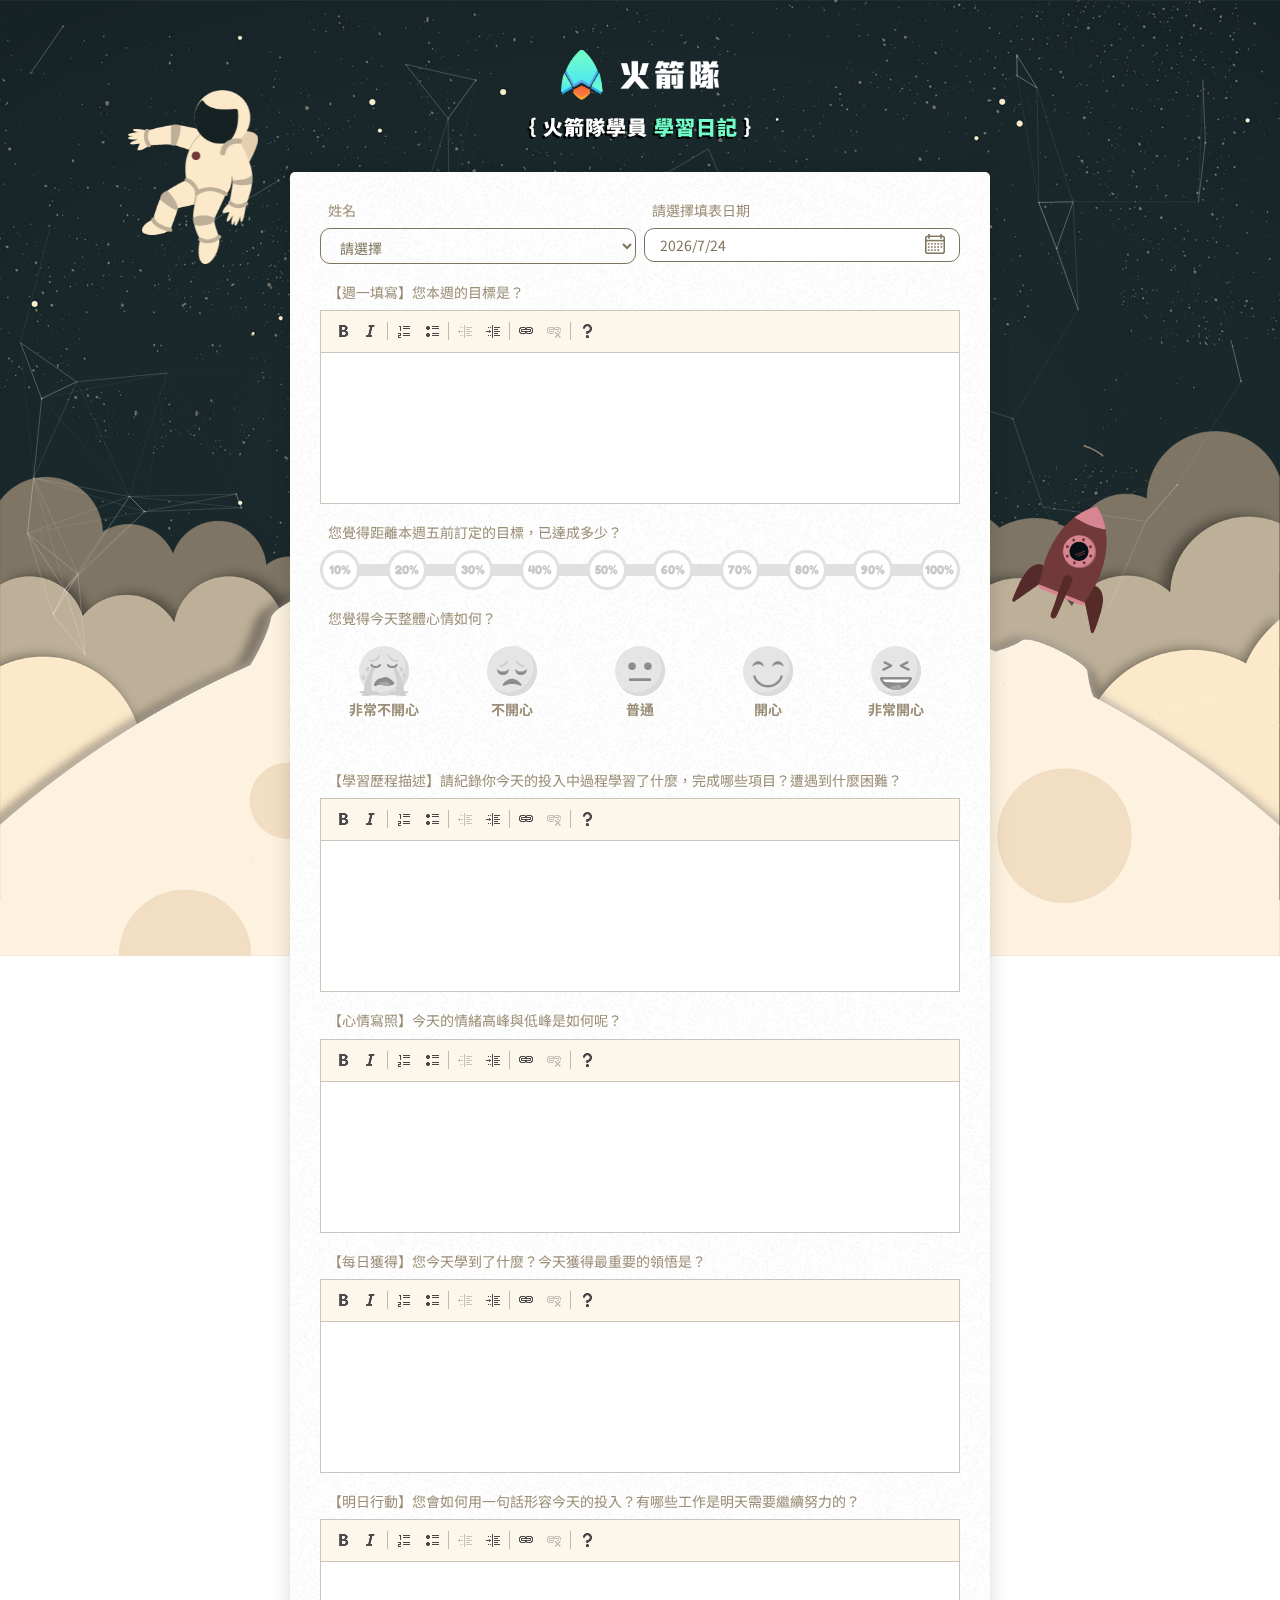
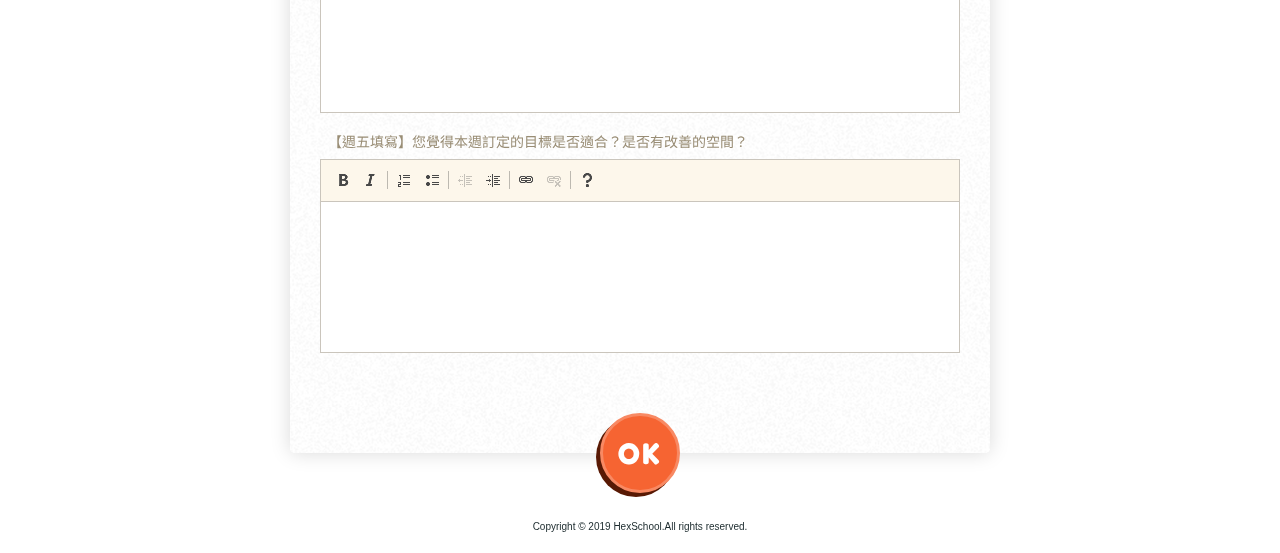
==== commit f0b10b21: "js 送出表單" ====
--- a/index.html
+++ b/index.html
@@ -37,7 +37,7 @@
     </div> -->
     <div class="container">
         <div class="logo">
-            <img src="admin/img/logo.png" alt="">
+            <a href="index.html"><img src="admin/img/logo.png" alt=""></a>
             <h1><span>｛ 火箭隊學員</span> 學習日記 <span> ｝</span></h1>
         </div>
         <div class="bgItme">
